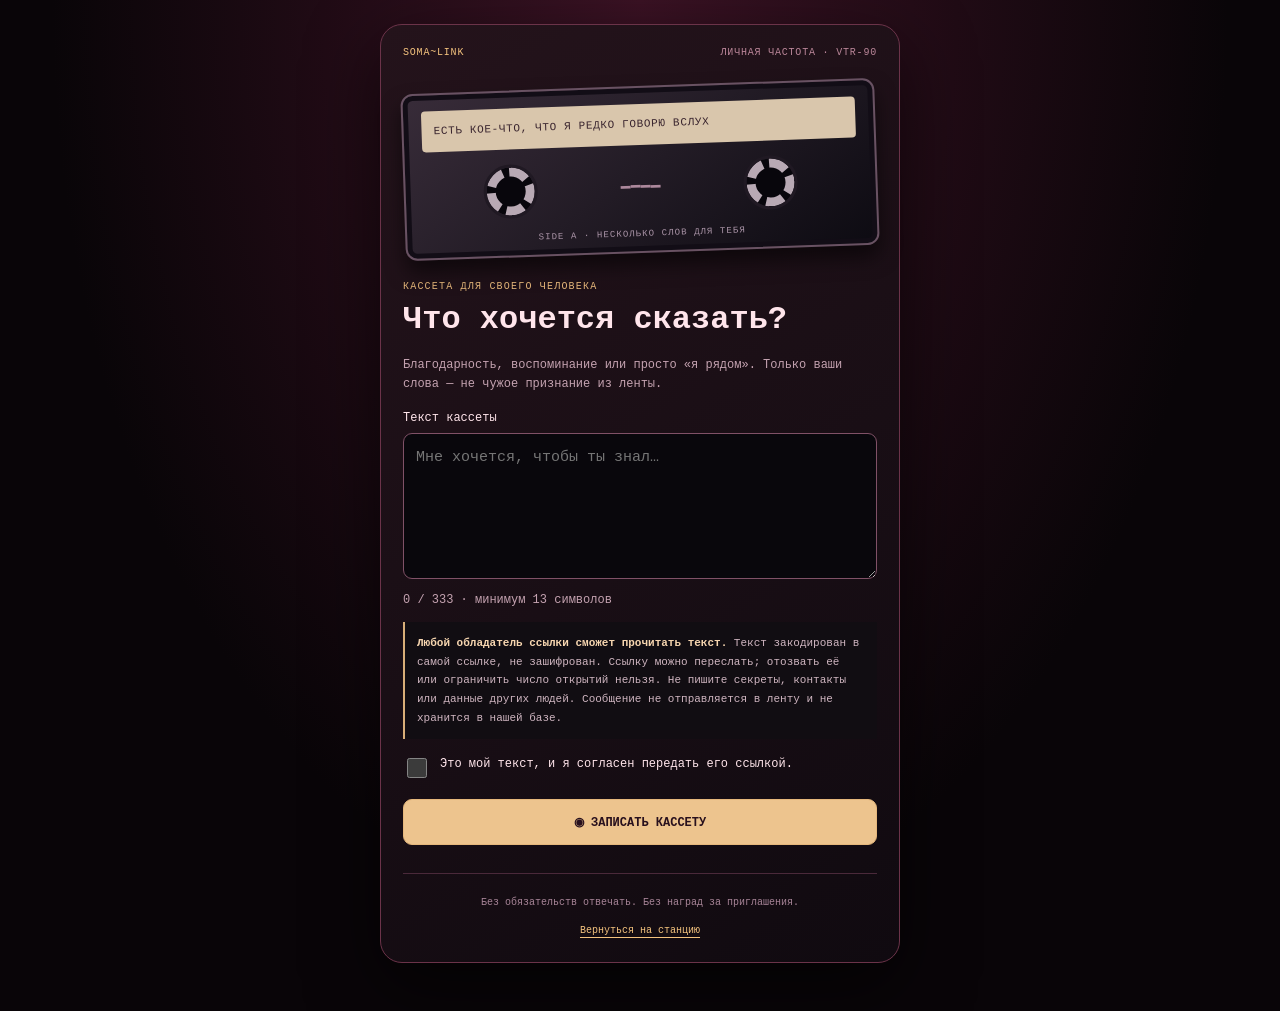
==== gift.html @ cd34095e "Add standalone friend cassette links with consent and local archive save Co-authored-by: arena-agent" ====
<!doctype html>
<html lang="ru">
<head>
  <meta charset="utf-8">
  <meta name="viewport" content="width=device-width, initial-scale=1, viewport-fit=cover">
  <meta name="referrer" content="no-referrer">
  <meta name="robots" content="noindex, nofollow">
  <meta http-equiv="Content-Security-Policy" content="default-src 'none'; script-src 'self'; style-src 'self'; img-src 'self'; connect-src 'none'; base-uri 'none'; form-action 'none'">
  <meta name="description" content="Кассета с несколькими словами для своего человека. SOMA~LINK — ночная станция.">
  <title>Кассета для тебя · SOMA~LINK</title>
  <link rel="stylesheet" href="gift.css">
  <script src="gift.js" defer></script>
</head>
<body>
  <main class="chassis">
    <header><a href="index.html">SOMA~LINK</a><span>ЛИЧНАЯ ЧАСТОТА · VTR-90</span></header>
    <div class="tape" aria-hidden="true"><div class="tape-label">ЕСТЬ КОЕ-ЧТО, ЧТО Я РЕДКО ГОВОРЮ ВСЛУХ</div><div class="reels"><i></i><span>━━━━</span><i></i></div><div class="tape-foot">SIDE A · НЕСКОЛЬКО СЛОВ ДЛЯ ТЕБЯ</div></div>
    <p id="gift-status" role="status" aria-live="polite"></p>
    <section id="gift-received" hidden aria-labelledby="received-title">
      <p class="eyebrow">ТЕБЕ ОСТАВИЛИ КАССЕТУ</p>
      <h1 id="received-title">Нажми «Воспроизвести».</h1>
      <p class="muted">Регистрация не нужна. Здесь текстовое послание, не аудиозапись. Авторство отправителя не подтверждается.</p>
      <button id="gift-play" type="button">▶ ВОСПРОИЗВЕСТИ</button>
      <blockquote id="gift-message" hidden></blockquote>
      <div id="gift-received-actions" hidden>
        <button id="gift-save" type="button">📼 СОХРАНИТЬ В ЭТОМ БРАУЗЕРЕ</button>
        <button id="gift-reply" class="secondary" type="button">ЗАПИСАТЬ ОТВЕТНУЮ КАССЕТУ</button>
        <p class="muted">Сохранение — только на этом устройстве в этом браузере. Оно не сообщает отправителю о прочтении и не даёт XP.</p>
        <a class="station-link" href="index.html#room">ОТКРЫТЬ СВОЮ КОМНАТУ →</a>
      </div>
    </section>
    <section id="gift-compose" aria-labelledby="compose-title">
      <p class="eyebrow">КАССЕТА ДЛЯ СВОЕГО ЧЕЛОВЕКА</p>
      <h1 id="compose-title">Что хочется сказать?</h1>
      <p class="muted">Благодарность, воспоминание или просто «я рядом». Только ваши слова — не чужое признание из ленты.</p>
      <label for="gift-input">Текст кассеты</label>
      <textarea id="gift-input" rows="5" maxlength="333" placeholder="Мне хочется, чтобы ты знал…" aria-describedby="gift-count gift-privacy"></textarea>
      <p id="gift-count" class="muted">0 / 333 · минимум 13 символов</p>
      <div id="gift-privacy" class="privacy"><strong>Любой обладатель ссылки сможет прочитать текст.</strong> Текст закодирован в самой ссылке, не зашифрован. Ссылку можно переслать; отозвать её или ограничить число открытий нельзя. Не пишите секреты, контакты или данные других людей. Сообщение не отправляется в ленту и не хранится в нашей базе.</div>
      <label class="consent"><input id="gift-consent" type="checkbox"><span>Это мой текст, и я согласен передать его ссылкой.</span></label>
      <button id="gift-create" type="button">◉ ЗАПИСАТЬ КАССЕТУ</button>
      <div id="gift-output" hidden>
        <p>Кассета готова. Теперь передайте ссылку человеку сами.</p>
        <label for="gift-url">Ссылка на кассету</label>
        <input id="gift-url" type="text" readonly spellcheck="false">
        <div class="actions"><button id="gift-share" type="button">ПЕРЕДАТЬ</button><button id="gift-copy" type="button" class="secondary">КОПИРОВАТЬ ССЫЛКУ</button></div>
        <p class="muted">Отправка — через выбранный вами мессенджер. Автоматического ответа или уведомления о прочтении нет.</p>
      </div>
    </section>
    <footer>Без обязательств отвечать. Без наград за приглашения.<br><a href="index.html">Вернуться на станцию</a></footer>
  </main>
</body>
</html>
---- gift.css ----
:root{color-scheme:dark;font-family:ui-monospace,SFMono-Regular,Consolas,monospace;background:#090508;color:#ffe5eb}*{box-sizing:border-box}[hidden]{display:none!important}body{margin:0;min-height:100vh;padding:24px 14px 48px;background:radial-gradient(ellipse at 50% 0,#3b1224,transparent 65%)}.chassis{max-width:520px;margin:auto;padding:22px;background:linear-gradient(150deg,#24131b,#100a10);border:1px solid #6b3349;border-radius:22px;box-shadow:0 24px 70px #0009}header{display:flex;justify-content:space-between;gap:12px;font-size:10px;letter-spacing:.08em;color:#ba8699}a{color:#f4c37e;text-underline-offset:4px}header a{text-decoration:none}h1{font-size:clamp(24px,6vw,32px);line-height:1.15;margin:10px 0 18px}.eyebrow{color:#e7b87b;font-size:10px;letter-spacing:.12em}.muted{color:#c4a2b0;font-size:12px;line-height:1.6}.tape{margin:28px 0;background:linear-gradient(145deg,#382c39,#0d0b12);border:2px solid #695263;box-shadow:inset 0 0 0 5px #120d16,0 12px 20px #0008;border-radius:12px;padding:16px 18px 12px;transform:rotate(-2deg)}.tape-label{border-radius:4px;background:#d9c6ac;color:#38232d;padding:12px;font-size:11px;line-height:1.5;letter-spacing:.06em}.reels{display:flex;align-items:center;justify-content:space-around;padding:18px 20px;color:#ac889c}.reels i{display:block;width:48px;height:48px;border:9px dashed #b8a9b4;border-radius:50%;outline:3px solid #201923;background:#08060c}.tape-foot{font-size:9px;text-align:center;color:#ab95a8;letter-spacing:.12em}label{display:block;font-size:12px;margin:16px 0 8px}textarea,input[type=text]{display:block;width:100%;background:#09070c;border:1px solid #805167;border-radius:9px;color:#ffeaf0;font-size:14px;line-height:1.6;padding:12px;resize:vertical;font-family:inherit}textarea{font-size:15px;line-height:1.6}input[type=text]{font-size:11px}button{width:100%;min-height:46px;margin:10px 0 0;padding:12px;border:1px solid #e5b77c;border-radius:9px;color:#28101d;background:#edc48e;font-family:inherit;font-size:12px;font-weight:700;cursor:pointer}.secondary{background:#27131f;color:#f0c7d7;border-color:#89526e}button:disabled{opacity:.6;cursor:wait}button:focus-visible,a:focus-visible,textarea:focus-visible,input:focus-visible{outline:3px solid #fff;outline-offset:3px}.privacy{background:#110d12;border-left:2px solid #d8ae78;padding:12px;color:#cfb5c0;font-size:11px;line-height:1.7}.privacy strong{color:#f7d6b0}.consent{display:flex;align-items:flex-start;gap:10px;font-size:12px;line-height:1.6}.consent input{width:20px;height:20px;flex-shrink:0;accent-color:#e5b77c}blockquote{white-space:pre-wrap;overflow-wrap:anywhere;margin:20px 0;padding:20px;border:1px solid #8c5a71;border-radius:9px;background:#100b12;font-size:17px;line-height:1.7}.actions{display:flex;gap:8px}.station-link{display:block;text-align:center;font-size:12px;padding:18px 0}#gift-status{color:#f4c37e;white-space:pre-wrap;font-size:12px;line-height:1.6}#gift-status:empty{display:none}footer{text-align:center;border-top:1px solid #4a293a;margin-top:28px;padding-top:20px;color:#a78497;font-size:10px;line-height:1.8}footer a{display:inline-block;margin-top:10px}@media(max-width:380px){.chassis{padding:16px}.actions{flex-direction:column;gap:0}header{flex-wrap:wrap}}
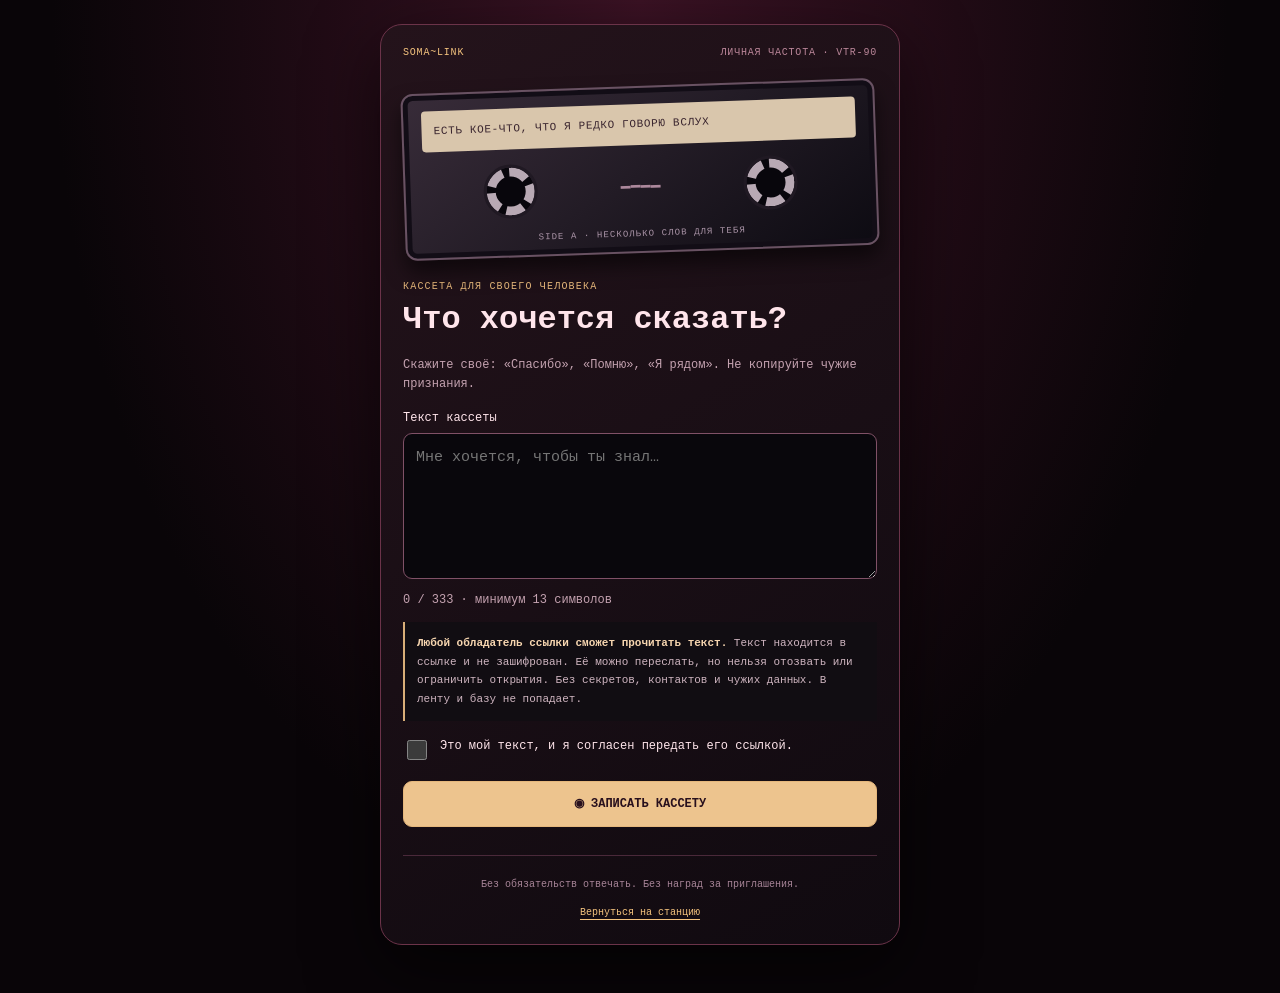
==== commit 75b9396e: "Open Whisper after short rules and simplify guidance Co-authored-by: arena-agent <297053741+arena-ag" ====
--- a/gift.html
+++ b/gift.html
@@ -9,7 +9,7 @@
   <meta name="description" content="Кассета с несколькими словами для своего человека. SOMA~LINK — ночная станция.">
   <title>Кассета для тебя · SOMA~LINK</title>
   <link rel="stylesheet" href="gift.css">
-  <script src="gift.js" defer></script>
+  <script src="gift.js?v=2" defer></script>
 </head>
 <body>
   <main class="chassis">
@@ -19,32 +19,32 @@
     <section id="gift-received" hidden aria-labelledby="received-title">
       <p class="eyebrow">ТЕБЕ ОСТАВИЛИ КАССЕТУ</p>
       <h1 id="received-title">Нажми «Воспроизвести».</h1>
-      <p class="muted">Регистрация не нужна. Здесь текстовое послание, не аудиозапись. Авторство отправителя не подтверждается.</p>
+      <p class="muted">Текст, не аудио. Без регистрации. Авторство отправителя не подтверждается.</p>
       <button id="gift-play" type="button">▶ ВОСПРОИЗВЕСТИ</button>
       <blockquote id="gift-message" hidden></blockquote>
       <div id="gift-received-actions" hidden>
         <button id="gift-save" type="button">📼 СОХРАНИТЬ В ЭТОМ БРАУЗЕРЕ</button>
         <button id="gift-reply" class="secondary" type="button">ЗАПИСАТЬ ОТВЕТНУЮ КАССЕТУ</button>
-        <p class="muted">Сохранение — только на этом устройстве в этом браузере. Оно не сообщает отправителю о прочтении и не даёт XP.</p>
+        <p class="muted">Только в этом браузере. Без XP и уведомления отправителю.</p>
         <a class="station-link" href="index.html#room">ОТКРЫТЬ СВОЮ КОМНАТУ →</a>
       </div>
     </section>
     <section id="gift-compose" aria-labelledby="compose-title">
       <p class="eyebrow">КАССЕТА ДЛЯ СВОЕГО ЧЕЛОВЕКА</p>
       <h1 id="compose-title">Что хочется сказать?</h1>
-      <p class="muted">Благодарность, воспоминание или просто «я рядом». Только ваши слова — не чужое признание из ленты.</p>
+      <p class="muted">Скажите своё: «Спасибо», «Помню», «Я рядом». Не копируйте чужие признания.</p>
       <label for="gift-input">Текст кассеты</label>
       <textarea id="gift-input" rows="5" maxlength="333" placeholder="Мне хочется, чтобы ты знал…" aria-describedby="gift-count gift-privacy"></textarea>
       <p id="gift-count" class="muted">0 / 333 · минимум 13 символов</p>
-      <div id="gift-privacy" class="privacy"><strong>Любой обладатель ссылки сможет прочитать текст.</strong> Текст закодирован в самой ссылке, не зашифрован. Ссылку можно переслать; отозвать её или ограничить число открытий нельзя. Не пишите секреты, контакты или данные других людей. Сообщение не отправляется в ленту и не хранится в нашей базе.</div>
+      <div id="gift-privacy" class="privacy"><strong>Любой обладатель ссылки сможет прочитать текст.</strong> Текст находится в ссылке и не зашифрован. Её можно переслать, но нельзя отозвать или ограничить открытия. Без секретов, контактов и чужих данных. В ленту и базу не попадает.</div>
       <label class="consent"><input id="gift-consent" type="checkbox"><span>Это мой текст, и я согласен передать его ссылкой.</span></label>
       <button id="gift-create" type="button">◉ ЗАПИСАТЬ КАССЕТУ</button>
       <div id="gift-output" hidden>
-        <p>Кассета готова. Теперь передайте ссылку человеку сами.</p>
+        <p>Готово. Передайте ссылку своему человеку.</p>
         <label for="gift-url">Ссылка на кассету</label>
         <input id="gift-url" type="text" readonly spellcheck="false">
         <div class="actions"><button id="gift-share" type="button">ПЕРЕДАТЬ</button><button id="gift-copy" type="button" class="secondary">КОПИРОВАТЬ ССЫЛКУ</button></div>
-        <p class="muted">Отправка — через выбранный вами мессенджер. Автоматического ответа или уведомления о прочтении нет.</p>
+        <p class="muted">Передайте через мессенджер. Ответ — новой ссылкой. Уведомлений о прочтении нет.</p>
       </div>
     </section>
     <footer>Без обязательств отвечать. Без наград за приглашения.<br><a href="index.html">Вернуться на станцию</a></footer>
